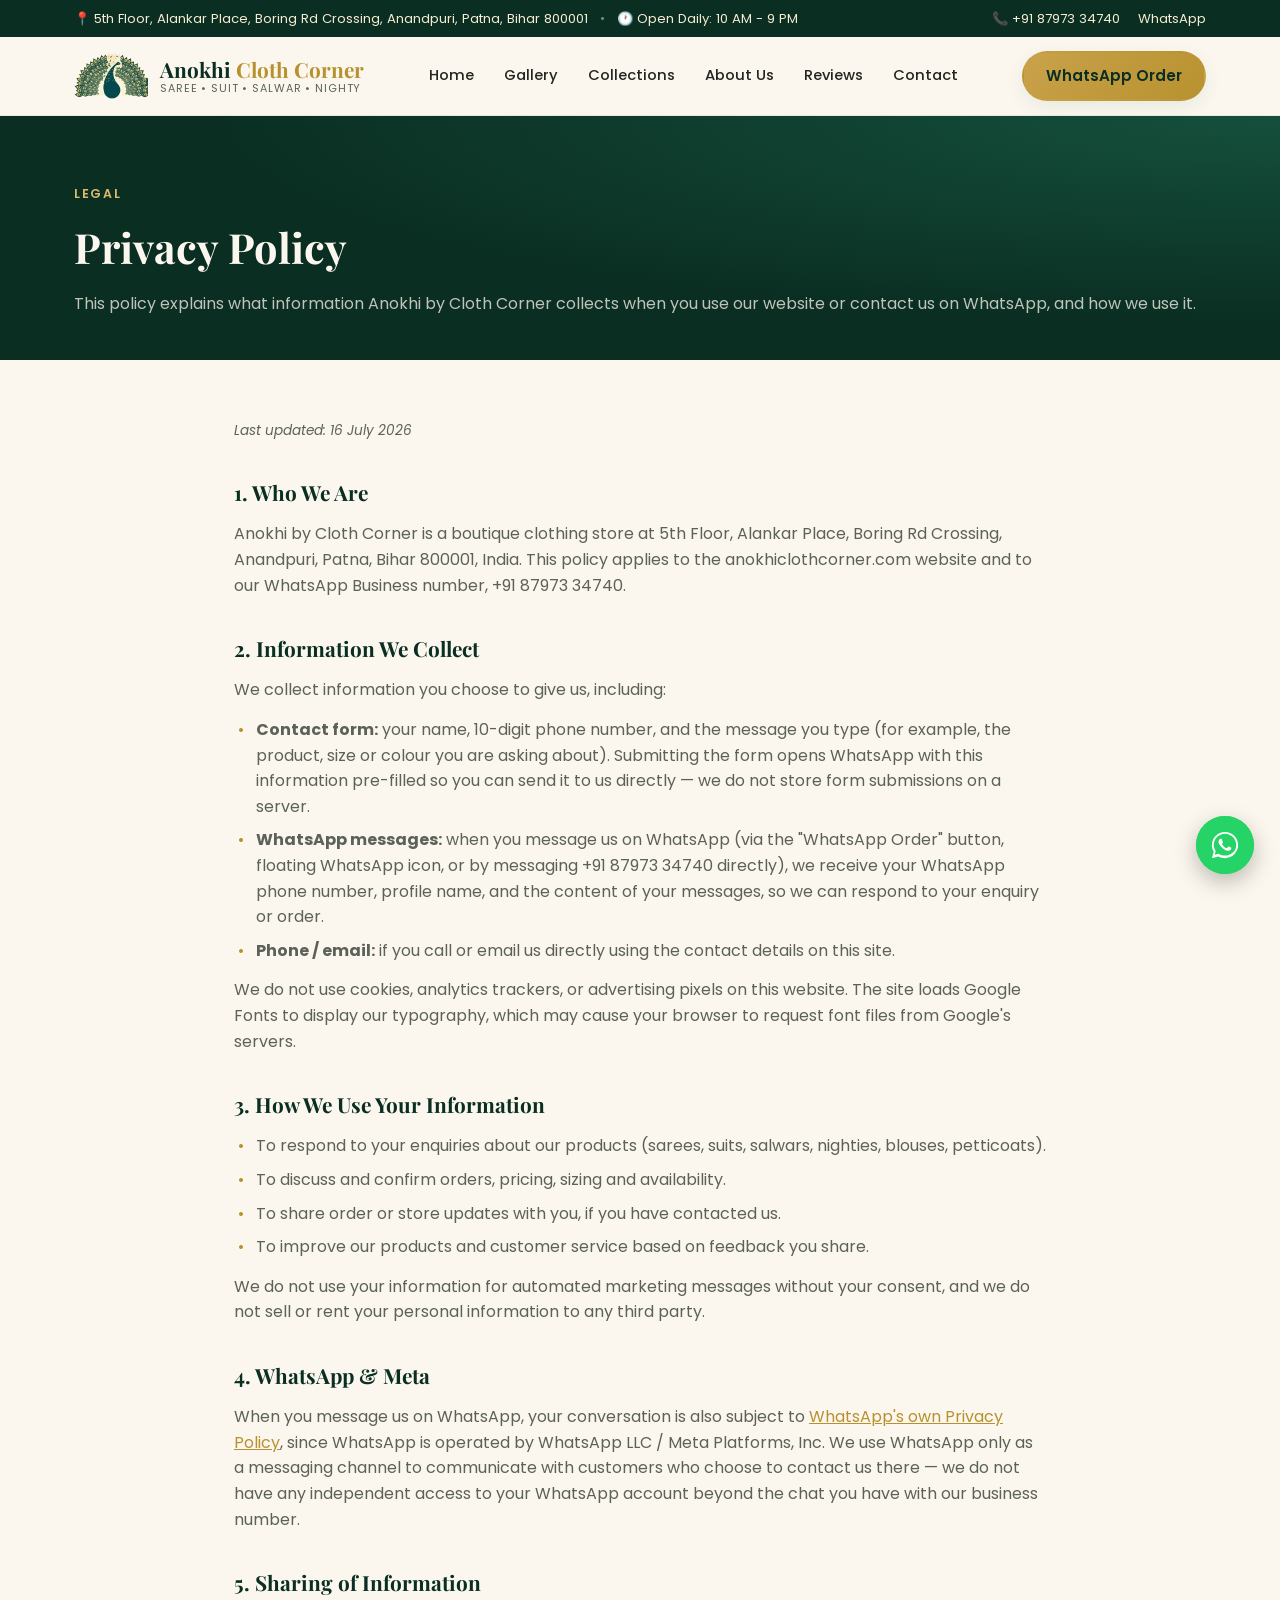
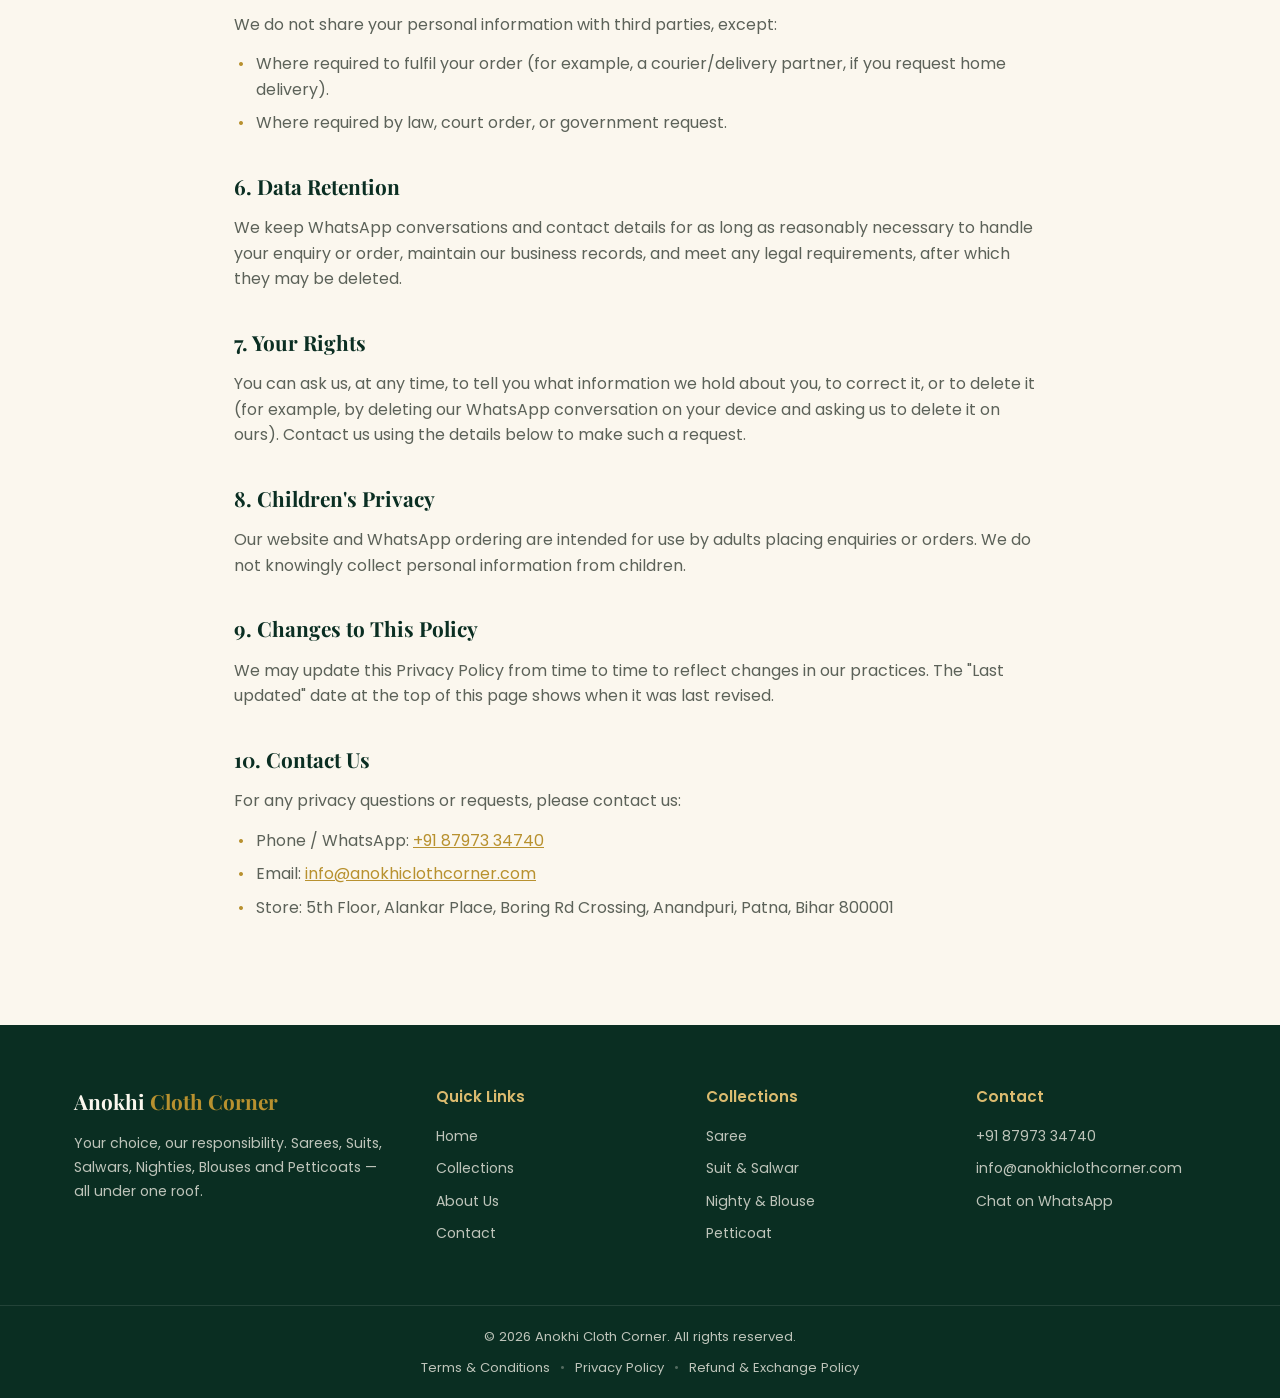
==== privacy.html @ 4f5b2bf0 "Initial commit: Anokhi by Cloth Corner website" ====
<!DOCTYPE html>
<html lang="en">
<head>
<meta charset="UTF-8">
<meta name="viewport" content="width=device-width, initial-scale=1.0">
<title>Privacy Policy | Anokhi by Cloth Corner</title>
<meta name="description" content="How Anokhi by Cloth Corner collects and uses your information via our website and WhatsApp, Patna.">
<meta name="theme-color" content="#0f3d2e">
<meta name="robots" content="noindex">
<link rel="preconnect" href="https://fonts.googleapis.com">
<link rel="preconnect" href="https://fonts.gstatic.com" crossorigin>
<link href="https://fonts.googleapis.com/css2?family=Playfair+Display:wght@500;600;700;800&family=Poppins:wght@300;400;500;600;700&display=swap" rel="stylesheet">
<link rel="stylesheet" href="css/style.css">
<link rel="icon" type="image/png" sizes="32x32" href="img/favicon-32.png">
<link rel="icon" type="image/png" sizes="180x180" href="img/favicon-180.png">
<link rel="apple-touch-icon" href="img/favicon-180.png">
</head>
<body>

<!-- Top info bar -->
<div class="topbar">
  <div class="container topbar-inner">
    <div class="topbar-left">
      <span>📍 5th Floor, Alankar Place, Boring Rd Crossing, Anandpuri, Patna, Bihar 800001</span>
      <span class="sep">•</span>
      <span>🕐 Open Daily: 10 AM - 9 PM</span>
    </div>
    <div class="topbar-right">
      <a href="tel:+918797334740">📞 +91 87973 34740</a>
      <a href="https://wa.me/918797334740?text=Hi%2C%20I%20would%20like%20information%20about%20Anokhi%20Cloth%20Corner%20products." target="_blank" rel="noopener">WhatsApp</a>
    </div>
  </div>
</div>

<!-- Header -->
<header class="site-header" id="siteHeader">
  <div class="container header-inner">
    <a href="index.html" class="brand">
      <span class="brand-mark">
        <img src="img/logo-mark.png" width="258" height="160" alt="Anokhi by Cloth Corner peacock logo">
      </span>
      <span class="brand-text">
        <span class="brand-name">Anokhi <em>Cloth Corner</em></span>
        <span class="brand-tag">Saree • Suit • Salwar • Nighty</span>
      </span>
    </a>

    <nav class="main-nav" id="mainNav">
      <a href="index.html#home">Home</a>
      <a href="index.html#gallery">Gallery</a>
      <a href="index.html#collections">Collections</a>
      <a href="index.html#about">About Us</a>
      <a href="index.html#testimonials">Reviews</a>
      <a href="index.html#contact">Contact</a>
    </nav>

    <a href="https://wa.me/918797334740?text=Hi%2C%20I%20would%20like%20information%20about%20Anokhi%20Cloth%20Corner%20products." target="_blank" rel="noopener" class="btn btn-primary header-cta">
      <span>WhatsApp Order</span>
    </a>

    <button class="hamburger" id="hamburger" aria-label="Open menu" aria-expanded="false">
      <span></span><span></span><span></span>
    </button>
  </div>
</header>

<!-- Page title -->
<section class="legal-hero">
  <div class="container">
    <span class="eyebrow">Legal</span>
    <h1>Privacy Policy</h1>
    <p>This policy explains what information Anokhi by Cloth Corner collects when you use our website or contact us on WhatsApp, and how we use it.</p>
  </div>
</section>

<!-- Content -->
<section class="legal-content">
  <div class="container">
    <p class="updated">Last updated: 16 July 2026</p>

    <h2>1. Who We Are</h2>
    <p>Anokhi by Cloth Corner is a boutique clothing store at 5th Floor, Alankar Place, Boring Rd Crossing, Anandpuri, Patna, Bihar 800001, India. This policy applies to the anokhiclothcorner.com website and to our WhatsApp Business number, +91 87973 34740.</p>

    <h2>2. Information We Collect</h2>
    <p>We collect information you choose to give us, including:</p>
    <ul>
      <li><strong>Contact form:</strong> your name, 10-digit phone number, and the message you type (for example, the product, size or colour you are asking about). Submitting the form opens WhatsApp with this information pre-filled so you can send it to us directly — we do not store form submissions on a server.</li>
      <li><strong>WhatsApp messages:</strong> when you message us on WhatsApp (via the "WhatsApp Order" button, floating WhatsApp icon, or by messaging +91 87973 34740 directly), we receive your WhatsApp phone number, profile name, and the content of your messages, so we can respond to your enquiry or order.</li>
      <li><strong>Phone / email:</strong> if you call or email us directly using the contact details on this site.</li>
    </ul>
    <p>We do not use cookies, analytics trackers, or advertising pixels on this website. The site loads Google Fonts to display our typography, which may cause your browser to request font files from Google's servers.</p>

    <h2>3. How We Use Your Information</h2>
    <ul>
      <li>To respond to your enquiries about our products (sarees, suits, salwars, nighties, blouses, petticoats).</li>
      <li>To discuss and confirm orders, pricing, sizing and availability.</li>
      <li>To share order or store updates with you, if you have contacted us.</li>
      <li>To improve our products and customer service based on feedback you share.</li>
    </ul>
    <p>We do not use your information for automated marketing messages without your consent, and we do not sell or rent your personal information to any third party.</p>

    <h2>4. WhatsApp &amp; Meta</h2>
    <p>When you message us on WhatsApp, your conversation is also subject to <a href="https://www.whatsapp.com/legal/privacy-policy" target="_blank" rel="noopener">WhatsApp's own Privacy Policy</a>, since WhatsApp is operated by WhatsApp LLC / Meta Platforms, Inc. We use WhatsApp only as a messaging channel to communicate with customers who choose to contact us there — we do not have any independent access to your WhatsApp account beyond the chat you have with our business number.</p>

    <h2>5. Sharing of Information</h2>
    <p>We do not share your personal information with third parties, except:</p>
    <ul>
      <li>Where required to fulfil your order (for example, a courier/delivery partner, if you request home delivery).</li>
      <li>Where required by law, court order, or government request.</li>
    </ul>

    <h2>6. Data Retention</h2>
    <p>We keep WhatsApp conversations and contact details for as long as reasonably necessary to handle your enquiry or order, maintain our business records, and meet any legal requirements, after which they may be deleted.</p>

    <h2>7. Your Rights</h2>
    <p>You can ask us, at any time, to tell you what information we hold about you, to correct it, or to delete it (for example, by deleting our WhatsApp conversation on your device and asking us to delete it on ours). Contact us using the details below to make such a request.</p>

    <h2>8. Children's Privacy</h2>
    <p>Our website and WhatsApp ordering are intended for use by adults placing enquiries or orders. We do not knowingly collect personal information from children.</p>

    <h2>9. Changes to This Policy</h2>
    <p>We may update this Privacy Policy from time to time to reflect changes in our practices. The "Last updated" date at the top of this page shows when it was last revised.</p>

    <h2>10. Contact Us</h2>
    <p>For any privacy questions or requests, please contact us:</p>
    <ul>
      <li>Phone / WhatsApp: <a href="tel:+918797334740">+91 87973 34740</a></li>
      <li>Email: <a href="mailto:info@anokhiclothcorner.com">info@anokhiclothcorner.com</a></li>
      <li>Store: 5th Floor, Alankar Place, Boring Rd Crossing, Anandpuri, Patna, Bihar 800001</li>
    </ul>
  </div>
</section>

<!-- Footer -->
<footer class="site-footer">
  <div class="container footer-inner">
    <div class="footer-brand">
      <span class="brand-name light">Anokhi <em>Cloth Corner</em></span>
      <p>Your choice, our responsibility. Sarees, Suits, Salwars, Nighties, Blouses and Petticoats — all under one roof.</p>
    </div>
    <div class="footer-links">
      <h4>Quick Links</h4>
      <a href="index.html#home">Home</a>
      <a href="index.html#collections">Collections</a>
      <a href="index.html#about">About Us</a>
      <a href="index.html#contact">Contact</a>
    </div>
    <div class="footer-links">
      <h4>Collections</h4>
      <a href="index.html#collections">Saree</a>
      <a href="index.html#collections">Suit &amp; Salwar</a>
      <a href="index.html#collections">Nighty &amp; Blouse</a>
      <a href="index.html#collections">Petticoat</a>
    </div>
    <div class="footer-links">
      <h4>Contact</h4>
      <a href="tel:+918797334740">+91 87973 34740</a>
      <a href="mailto:info@anokhiclothcorner.com">info@anokhiclothcorner.com</a>
      <a href="https://wa.me/918797334740?text=Hi%2C%20I%20would%20like%20information%20about%20Anokhi%20Cloth%20Corner%20products." target="_blank" rel="noopener">Chat on WhatsApp</a>
    </div>
  </div>
  <div class="footer-bottom">
    <div class="container footer-bottom-inner">
      <p>© <span id="year"></span> Anokhi Cloth Corner. All rights reserved.</p>
      <nav class="legal-links" aria-label="Legal">
        <a href="terms.html">Terms &amp; Conditions</a>
        <span class="sep">•</span>
        <a href="privacy.html">Privacy Policy</a>
        <span class="sep">•</span>
        <a href="refund.html">Refund &amp; Exchange Policy</a>
      </nav>
    </div>
  </div>
</footer>

<a href="https://wa.me/918797334740?text=Hi%2C%20I%20would%20like%20information%20about%20Anokhi%20Cloth%20Corner%20products." target="_blank" rel="noopener" class="whatsapp-float" aria-label="Chat on WhatsApp">
  <svg viewBox="0 0 32 32" width="30" height="30"><path fill="#fff" d="M16 2C8.3 2 2 8.3 2 16c0 2.6.7 5.1 2 7.3L2 30l6.9-1.8c2.1 1.2 4.5 1.8 7.1 1.8 7.7 0 14-6.3 14-14S23.7 2 16 2zm0 25.3c-2.3 0-4.5-.6-6.4-1.8l-.5-.3-4.1 1.1 1.1-4-.3-.5C4.6 20 4 18 4 16 4 9.4 9.4 4 16 4s12 5.4 12 12-5.4 11.3-12 11.3zm6.4-8.5c-.3-.2-2-1-2.3-1.1-.3-.1-.5-.2-.8.2-.2.3-.9 1.1-1.1 1.3-.2.2-.4.2-.8.1-.3-.2-1.4-.5-2.7-1.7-1-.9-1.7-2-1.9-2.3-.2-.3 0-.5.1-.7.2-.2.4-.4.6-.6.2-.2.2-.4.3-.6.1-.2.1-.5 0-.7-.1-.2-.8-2-1.1-2.7-.3-.7-.6-.6-.8-.6h-.7c-.2 0-.6.1-.9.4-.3.3-1.2 1.1-1.2 2.8s1.2 3.3 1.4 3.5c.2.2 2.4 3.6 5.7 5.1.8.3 1.4.6 1.9.7.8.3 1.5.2 2.1.1.6-.1 2-.8 2.3-1.6.3-.8.3-1.4.2-1.6-.1-.1-.3-.2-.6-.4z"/></svg>
</a>

<button class="back-to-top" id="backToTop" aria-label="Back to top">↑</button>

<script src="js/script.js"></script>
</body>
</html>
---- css/style.css ----
/* ===== Anokhi Cloth Corner — Royal Deep Green & Gold Theme ===== */

:root {
  --green-950: #0a2e22;
  --green-900: #0f3d2e;
  --green-800: #15503c;
  --green-700: #1b6349;
  --green-600: #227a5b;
  --green-100: #e7f2ec;
  --gold-600: #b8912f;
  --gold-500: #c9a24b;
  --gold-400: #dcbb6f;
  --gold-100: #f6ecd2;
  --cream: #fbf7ee;
  --ink: #232620;
  --ink-soft: #5c6259;
  --white: #ffffff;
  --shadow: 0 10px 30px rgba(15, 61, 46, 0.12);
  --shadow-soft: 0 6px 18px rgba(15, 61, 46, 0.08);
  --radius: 16px;
  --font-display: 'Playfair Display', serif;
  --font-body: 'Poppins', 'Noto Sans Devanagari', sans-serif;
}

* { box-sizing: border-box; margin: 0; padding: 0; }

html { scroll-behavior: smooth; }

body {
  font-family: var(--font-body);
  color: var(--ink);
  background: var(--cream);
  line-height: 1.6;
  overflow-x: hidden;
}

img { max-width: 100%; display: block; }

a { text-decoration: none; color: inherit; }

ul { list-style: none; }

.container {
  width: 100%;
  max-width: 1180px;
  margin: 0 auto;
  padding: 0 24px;
}

h1, h2, h3, h4 { font-family: var(--font-display); font-weight: 700; color: var(--green-950); }

.eyebrow {
  display: inline-block;
  font-family: var(--font-body);
  font-size: 0.78rem;
  font-weight: 600;
  letter-spacing: 0.14em;
  text-transform: uppercase;
  color: var(--gold-600);
  margin-bottom: 10px;
}

.btn {
  position: relative;
  display: inline-flex;
  align-items: center;
  justify-content: center;
  gap: 8px;
  padding: 14px 30px;
  border-radius: 50px;
  font-weight: 600;
  font-size: 0.95rem;
  cursor: pointer;
  border: 2px solid transparent;
  overflow: hidden;
  transition: transform 0.25s ease, box-shadow 0.25s ease, background 0.25s ease, color 0.25s ease;
}

.btn-primary {
  background: linear-gradient(135deg, var(--gold-500), var(--gold-600));
  color: var(--green-950);
  box-shadow: var(--shadow-soft);
}
.btn-primary:hover { transform: translateY(-2px); box-shadow: var(--shadow); }
.btn-primary::after {
  content: "";
  position: absolute;
  top: 0; left: -60%;
  width: 40%; height: 100%;
  background: linear-gradient(120deg, transparent, rgba(255,255,255,0.55), transparent);
  transform: skewX(-20deg);
  transition: left 0.6s ease;
}
.btn-primary:hover::after { left: 130%; }

.btn-outline {
  border-color: var(--green-900);
  color: var(--green-900);
  background: transparent;
}
.btn-outline:hover { background: var(--green-900); color: var(--white); transform: translateY(-2px); }

/* ---------- Reveal animation ---------- */
.reveal {
  opacity: 0;
  transform: translateY(24px);
  transition: opacity 0.7s ease, transform 0.7s ease;
}
.reveal.in-view { opacity: 1; transform: translateY(0); }

/* ---------- Top bar ---------- */
.topbar {
  background: var(--green-950);
  color: var(--gold-100);
  font-size: 0.82rem;
}
.topbar-inner {
  display: flex;
  justify-content: space-between;
  align-items: center;
  padding: 8px 24px;
  flex-wrap: wrap;
  gap: 6px;
}
.topbar-left .sep { margin: 0 8px; opacity: 0.5; }
.topbar-right { display: flex; gap: 18px; }
.topbar-right a { transition: color 0.2s; }
.topbar-right a:hover { color: var(--gold-400); }

/* ---------- Header ---------- */
.site-header {
  position: sticky;
  top: 0;
  z-index: 100;
  background: rgba(251, 247, 238, 0.92);
  backdrop-filter: blur(10px);
  border-bottom: 1px solid rgba(15, 61, 46, 0.08);
  transition: box-shadow 0.3s ease;
}
.site-header.scrolled { box-shadow: 0 6px 20px rgba(15, 61, 46, 0.1); }

.header-inner {
  display: flex;
  align-items: center;
  justify-content: space-between;
  padding: 14px 24px;
  gap: 20px;
}

.brand { display: flex; align-items: center; gap: 12px; }
.brand-mark { color: var(--gold-600); flex-shrink: 0; display: flex; align-items: center; }
.brand-mark img { height: 46px; width: auto; display: block; }
.brand-text { display: flex; flex-direction: column; line-height: 1.2; }
.brand-name {
  font-family: var(--font-display);
  font-size: 1.3rem;
  font-weight: 700;
  color: var(--green-950);
}
.brand-name em { font-style: normal; color: var(--gold-600); }
.brand-name.light { color: var(--cream); }
.brand-tag { font-size: 0.68rem; letter-spacing: 0.08em; text-transform: uppercase; color: var(--ink-soft); }

.main-nav { display: flex; gap: 30px; }
.main-nav a {
  font-size: 0.92rem;
  font-weight: 500;
  color: var(--ink);
  position: relative;
  padding: 4px 0;
  transition: color 0.2s;
}
.main-nav a::after {
  content: "";
  position: absolute;
  left: 0; bottom: -2px;
  width: 0; height: 2px;
  background: var(--gold-500);
  transition: width 0.25s ease;
}
.main-nav a:hover { color: var(--green-800); }
.main-nav a:hover::after { width: 100%; }

.header-cta { flex-shrink: 0; padding: 11px 22px; }

.hamburger {
  display: none;
  flex-direction: column;
  gap: 5px;
  background: none;
  border: none;
  cursor: pointer;
  padding: 6px;
}
.hamburger span {
  width: 24px; height: 2px;
  background: var(--green-950);
  border-radius: 2px;
  transition: transform 0.3s ease, opacity 0.3s ease;
}
.hamburger.open span:nth-child(1) { transform: translateY(7px) rotate(45deg); }
.hamburger.open span:nth-child(2) { opacity: 0; }
.hamburger.open span:nth-child(3) { transform: translateY(-7px) rotate(-45deg); }

/* ---------- Hero ---------- */
.hero {
  position: relative;
  background: radial-gradient(ellipse at top right, var(--green-800) 0%, var(--green-950) 60%);
  padding: 70px 0 140px;
  overflow: hidden;
}
.hero-pattern {
  position: absolute; inset: 0;
  background-image:
    radial-gradient(circle at 15% 20%, rgba(201,162,75,0.12) 0, transparent 45%),
    radial-gradient(circle at 85% 80%, rgba(201,162,75,0.1) 0, transparent 40%);
  pointer-events: none;
}
.hero-inner {
  position: relative;
  display: grid;
  grid-template-columns: 1.1fr 0.9fr;
  gap: 50px;
  align-items: center;
  padding-top: 20px;
}
.hero-content .eyebrow { color: var(--gold-400); }
.hero h1 {
  color: var(--cream);
  font-size: clamp(2.1rem, 4vw, 3.2rem);
  line-height: 1.2;
  margin-bottom: 20px;
}
.hero h1 .highlight { color: var(--gold-400); font-style: italic; }
.hero-desc {
  color: rgba(251, 247, 238, 0.82);
  font-size: 1.05rem;
  max-width: 520px;
  margin-bottom: 32px;
}
.hero-actions { display: flex; gap: 16px; flex-wrap: wrap; margin-bottom: 46px; }
.hero .btn-outline { border-color: var(--gold-400); color: var(--gold-100); }
.hero .btn-outline:hover { background: var(--gold-400); color: var(--green-950); }

.hero-stats { display: flex; gap: 40px; }
.stat { display: flex; flex-direction: column; }
.stat strong { font-family: var(--font-display); font-size: 1.8rem; color: var(--gold-400); }
.stat span { font-size: 0.78rem; color: rgba(251, 247, 238, 0.7); text-transform: uppercase; letter-spacing: 0.06em; }

.hero-visual { position: relative; height: 420px; }
.drape-card {
  position: absolute;
  border-radius: 20px;
  box-shadow: 0 20px 50px rgba(0,0,0,0.35);
  overflow: hidden;
  background: linear-gradient(160deg, var(--gold-500), var(--green-700) 70%);
  animation: floatY 6s ease-in-out infinite;
}
.drape-card img { width: 100%; height: 100%; object-fit: cover; }
.hero-slideshow img {
  position: absolute;
  inset: 0;
  opacity: 0;
  transform: scale(1);
  transition: opacity 1s ease, transform 5s ease-out;
}
.hero-slideshow img.active { opacity: 1; transform: scale(1.09); }
.hero-dots {
  position: absolute;
  bottom: 10px; left: 50%;
  transform: translateX(-50%);
  display: flex; gap: 6px;
  z-index: 5;
}
.hero-dots button {
  width: 7px; height: 7px;
  border-radius: 50%;
  border: none;
  padding: 0;
  background: rgba(255,255,255,0.5);
  transition: background 0.2s ease, transform 0.2s ease;
}
.hero-dots button.active { background: var(--gold-400); transform: scale(1.3); }
.drape-1 {
  width: 62%; height: 78%;
  top: 0; right: 6%;
  animation-delay: 0s;
}
.drape-2 {
  width: 46%; height: 56%;
  bottom: 0; left: 0;
  opacity: 0.96;
  animation-delay: -2s;
  animation-duration: 7s;
}
.drape-3 {
  width: 34%; height: 34%;
  top: 8%; left: 4%;
  border-radius: 50%;
  opacity: 0.92;
  animation-delay: -4s;
  animation-duration: 5.5s;
}

@keyframes floatY {
  0%, 100% { transform: translateY(0); }
  50% { transform: translateY(-16px); }
}
.hero-badge {
  position: absolute;
  bottom: 8%; right: 4%;
  background: var(--cream);
  color: var(--green-950);
  padding: 12px 18px;
  border-radius: 50px;
  display: flex; align-items: center; gap: 8px;
  font-size: 0.82rem; font-weight: 600;
  box-shadow: var(--shadow);
}
.hero-badge svg { color: var(--gold-600); }

.hero-wave { position: absolute; bottom: -1px; left: 0; width: 100%; height: 90px; }

/* ---------- Section head ---------- */
.section-head { text-align: center; max-width: 640px; margin: 0 auto 56px; }
.section-head h2 { font-size: clamp(1.6rem, 3vw, 2.3rem); margin-bottom: 12px; }
.section-head p { color: var(--ink-soft); }
.section-head.light h2 { color: var(--cream); }
.section-head.light p { color: rgba(251,247,238,0.75); }
.section-head.light .eyebrow { color: var(--gold-400); }

/* ---------- Gallery Slider ---------- */
.gallery { padding: 90px 0 100px; background: var(--cream); overflow: hidden; }
.gallery .section-head { margin-bottom: 44px; }

.slider {
  position: relative;
  max-width: 1100px;
  margin: 0 auto;
  border-radius: var(--radius);
  overflow: hidden;
  box-shadow: var(--shadow);
}
.slider-track {
  display: flex;
  transition: transform 0.6s cubic-bezier(0.4, 0, 0.2, 1);
}
.slide {
  position: relative;
  min-width: 100%;
  aspect-ratio: 16 / 8.5;
}
.slide img { width: 100%; height: 100%; object-fit: cover; display: block; }
.slide-caption {
  position: absolute;
  left: 0; right: 0; bottom: 0;
  padding: 44px 48px;
  background: linear-gradient(0deg, rgba(10,46,34,0.92) 0%, rgba(10,46,34,0.55) 55%, transparent 100%);
  color: var(--cream);
}
.slide-caption h3 { color: var(--gold-400); font-size: 1.9rem; margin-bottom: 8px; }
.slide-caption p { color: rgba(251,247,238,0.88); max-width: 460px; margin-bottom: 18px; font-size: 0.95rem; }
.slide-caption .btn-primary { padding: 10px 22px; font-size: 0.85rem; }

.slider-btn {
  position: absolute;
  top: 50%;
  transform: translateY(-50%);
  width: 46px; height: 46px;
  border-radius: 50%;
  background: rgba(251,247,238,0.92);
  color: var(--green-950);
  border: none;
  font-size: 1.6rem;
  line-height: 1;
  cursor: pointer;
  display: flex; align-items: center; justify-content: center;
  z-index: 5;
  box-shadow: var(--shadow-soft);
  transition: background 0.2s ease, transform 0.2s ease;
}
.slider-btn:hover { background: var(--gold-500); transform: translateY(-50%) scale(1.08); }
.slider-prev { left: 16px; }
.slider-next { right: 16px; }

.slider-dots {
  position: absolute;
  bottom: 18px; left: 50%;
  transform: translateX(-50%);
  display: flex; gap: 9px;
  z-index: 5;
}
.slider-dots .dot {
  width: 9px; height: 9px;
  border-radius: 50%;
  background: rgba(251,247,238,0.55);
  border: none;
  padding: 0;
  cursor: pointer;
  transition: background 0.2s ease, transform 0.2s ease;
}
.slider-dots .dot.active { background: var(--gold-400); transform: scale(1.35); }

@media (max-width: 700px) {
  .slide { aspect-ratio: 4 / 5; }
  .slide-caption { padding: 28px 24px; }
  .slide-caption h3 { font-size: 1.5rem; }
  .slider-btn { width: 38px; height: 38px; font-size: 1.3rem; }
}

/* ---------- Collections ---------- */
.collections { padding: 100px 0 90px; }
.cat-grid {
  display: grid;
  grid-template-columns: repeat(3, 1fr);
  gap: 28px;
}
.cat-card {
  background: var(--white);
  border-radius: var(--radius);
  padding: 0 0 28px;
  overflow: hidden;
  box-shadow: var(--shadow-soft);
  transition: transform 0.3s ease, box-shadow 0.3s ease;
  border: 1px solid rgba(15,61,46,0.06);
}
.cat-card:hover { transform: translateY(-8px); box-shadow: var(--shadow); }
.cat-card h3, .cat-card p, .cat-card .cat-link { padding-left: 28px; padding-right: 28px; }

.cat-thumb {
  position: relative;
  aspect-ratio: 4 / 3;
  overflow: hidden;
  margin-bottom: 24px;
}
.cat-thumb img {
  width: 100%; height: 100%;
  object-fit: cover;
  transition: transform 0.5s ease;
}
.cat-card:hover .cat-thumb img { transform: scale(1.08); }

.cat-icon {
  position: absolute;
  left: 20px; bottom: -24px;
  width: 60px; height: 60px;
  border-radius: 50%;
  background: var(--gold-500);
  color: var(--green-950);
  display: flex; align-items: center; justify-content: center;
  box-shadow: var(--shadow);
  border: 3px solid var(--white);
}
.cat-card h3 { font-size: 1.3rem; margin-bottom: 10px; margin-top: 14px; }
.cat-card p { color: var(--ink-soft); font-size: 0.92rem; margin-bottom: 18px; }
.cat-link { color: var(--gold-600); font-weight: 600; font-size: 0.9rem; transition: color 0.2s; }
.cat-link:hover { color: var(--green-800); }

/* staggered reveal for grids */
.cat-grid .cat-card:nth-child(1) { transition-delay: 0.03s; }
.cat-grid .cat-card:nth-child(2) { transition-delay: 0.11s; }
.cat-grid .cat-card:nth-child(3) { transition-delay: 0.19s; }
.cat-grid .cat-card:nth-child(4) { transition-delay: 0.03s; }
.cat-grid .cat-card:nth-child(5) { transition-delay: 0.11s; }
.cat-grid .cat-card:nth-child(6) { transition-delay: 0.19s; }

/* ---------- About ---------- */
.about { padding: 90px 0; background: var(--green-100); }
.about-inner {
  display: grid;
  grid-template-columns: 0.9fr 1.1fr;
  gap: 60px;
  align-items: center;
}
.about-visual { position: relative; }
.about-frame {
  border-radius: var(--radius);
  overflow: hidden;
  aspect-ratio: 4 / 5;
  background: linear-gradient(150deg, var(--green-800), var(--green-950));
  box-shadow: var(--shadow);
  position: relative;
}
.about-frame img { width: 100%; height: 100%; object-fit: cover; }
.frame-pattern {
  position: absolute; inset: 0;
  background-image:
    repeating-linear-gradient(45deg, rgba(201,162,75,0.15) 0 2px, transparent 2px 26px),
    radial-gradient(circle at 70% 30%, rgba(201,162,75,0.35), transparent 55%);
}
.about-exp {
  position: absolute;
  bottom: -20px; right: -20px;
  background: var(--gold-500);
  color: var(--green-950);
  padding: 22px 26px;
  border-radius: 14px;
  text-align: center;
  box-shadow: var(--shadow);
}
.about-exp strong { display: block; font-family: var(--font-display); font-size: 1.9rem; }
.about-exp span { font-size: 0.72rem; text-transform: uppercase; letter-spacing: 0.05em; }

.about-content h2 { font-size: clamp(1.6rem, 3vw, 2.2rem); margin: 8px 0 18px; }
.about-content p { color: var(--ink-soft); margin-bottom: 22px; }
.about-points { margin-bottom: 28px; }
.about-points li { display: flex; align-items: center; gap: 10px; margin-bottom: 10px; font-weight: 500; }
.tick { color: var(--gold-600); font-weight: 700; }

/* ---------- Why us ---------- */
.why-us { padding: 90px 0; background: var(--green-950); }
.feature-grid {
  display: grid;
  grid-template-columns: repeat(3, 1fr);
  gap: 26px;
}
.feature-card {
  background: rgba(251,247,238,0.05);
  border: 1px solid rgba(201,162,75,0.2);
  border-radius: var(--radius);
  padding: 30px 26px;
  transition: transform 0.3s ease, background 0.3s ease;
}
.feature-card:hover { transform: translateY(-6px); background: rgba(251,247,238,0.08); }
.feature-grid .feature-card:nth-child(1) { transition-delay: 0.03s; }
.feature-grid .feature-card:nth-child(2) { transition-delay: 0.11s; }
.feature-grid .feature-card:nth-child(3) { transition-delay: 0.19s; }
.feature-grid .feature-card:nth-child(4) { transition-delay: 0.03s; }
.feature-grid .feature-card:nth-child(5) { transition-delay: 0.11s; }
.feature-grid .feature-card:nth-child(6) { transition-delay: 0.19s; }
.feature-icon {
  width: 54px; height: 54px;
  border-radius: 50%;
  background: var(--gold-500);
  color: var(--green-950);
  display: flex; align-items: center; justify-content: center;
  margin-bottom: 18px;
}
.feature-card h3 { color: var(--cream); font-size: 1.15rem; margin-bottom: 8px; }
.feature-card p { color: rgba(251,247,238,0.68); font-size: 0.9rem; }

/* ---------- Google reviews badge ---------- */
.google-badge {
  display: flex;
  align-items: center;
  justify-content: space-between;
  gap: 24px;
  max-width: 780px;
  margin: 0 auto 50px;
  padding: 26px 32px;
  background: var(--white);
  border-radius: var(--radius);
  box-shadow: var(--shadow-soft);
  border: 1px solid rgba(15,61,46,0.06);
}
.google-badge-info { display: flex; flex-direction: column; gap: 8px; }
.google-badge-brand { display: flex; align-items: center; gap: 10px; font-weight: 700; font-size: 1.05rem; color: var(--green-950); }
.google-badge-icon { flex-shrink: 0; }
.google-badge-rating { display: flex; align-items: baseline; gap: 10px; }
.google-badge-rating strong { font-family: var(--font-display); font-size: 1.7rem; color: var(--green-950); line-height: 1; }
.google-badge-rating .stars { color: var(--gold-500); letter-spacing: 2px; font-size: 1rem; }
.google-badge-rating .count { color: var(--ink-soft); font-size: 0.85rem; }
.google-badge-btn { flex-shrink: 0; padding: 12px 26px; font-size: 0.88rem; white-space: nowrap; }

@media (max-width: 640px) {
  .google-badge { flex-direction: column; text-align: center; }
  .google-badge-brand { justify-content: center; }
  .google-badge-rating { justify-content: center; flex-wrap: wrap; }
}

/* ---------- Testimonials ---------- */
.testimonials { padding: 90px 0; }
.testi-grid {
  display: grid;
  grid-template-columns: repeat(3, 1fr);
  gap: 26px;
}
.testi-card {
  background: var(--white);
  border-radius: var(--radius);
  padding: 30px 26px;
  box-shadow: var(--shadow-soft);
  border-top: 3px solid var(--gold-500);
}
.testi-grid .testi-card:nth-child(1) { transition-delay: 0.05s; }
.testi-grid .testi-card:nth-child(2) { transition-delay: 0.15s; }
.testi-grid .testi-card:nth-child(3) { transition-delay: 0.25s; }
.stars { color: var(--gold-500); letter-spacing: 2px; margin-bottom: 14px; }
.testi-card p { color: var(--ink-soft); font-style: italic; margin-bottom: 16px; }
.testi-card strong { color: var(--green-900); font-size: 0.9rem; }

/* ---------- Contact ---------- */
.contact { padding: 90px 0; background: var(--green-100); }
.contact-inner {
  display: grid;
  grid-template-columns: 1fr 1fr;
  gap: 56px;
}
.contact-info h2 { font-size: clamp(1.6rem, 3vw, 2.2rem); margin: 8px 0 16px; }
.contact-info > p { color: var(--ink-soft); margin-bottom: 30px; }
.info-row { display: flex; gap: 16px; margin-bottom: 22px; }
.info-icon {
  width: 44px; height: 44px;
  border-radius: 50%;
  background: var(--white);
  display: flex; align-items: center; justify-content: center;
  font-size: 1.1rem;
  box-shadow: var(--shadow-soft);
  flex-shrink: 0;
}
.info-row strong { display: block; margin-bottom: 3px; color: var(--green-950); }
.info-row p { color: var(--ink-soft); font-size: 0.92rem; }
.info-row a:hover { color: var(--gold-600); }

.social-row { display: flex; gap: 14px; margin-top: 26px; }
.social-icon {
  width: 44px; height: 44px;
  border-radius: 50%;
  background: var(--green-900);
  color: var(--cream);
  display: flex; align-items: center; justify-content: center;
  box-shadow: var(--shadow-soft);
  transition: background 0.25s ease, color 0.25s ease, transform 0.25s ease, box-shadow 0.25s ease;
}
.social-icon:hover { transform: translateY(-4px) scale(1.05); box-shadow: var(--shadow); }
.social-instagram:hover { background: linear-gradient(135deg, #f58529, #dd2a7b, #8134af, #515bd4); color: #fff; }
.social-facebook:hover { background: #1877f2; color: #fff; }
.social-whatsapp:hover { background: #25D366; color: #fff; }

.contact-form {
  background: var(--white);
  border-radius: var(--radius);
  padding: 36px;
  box-shadow: var(--shadow);
}
.contact-form h3 { font-size: 1.3rem; margin-bottom: 20px; }
.form-row { margin-bottom: 18px; }
.form-row label { display: block; font-size: 0.85rem; font-weight: 500; margin-bottom: 6px; color: var(--green-950); }
.form-row input, .form-row textarea {
  width: 100%;
  padding: 12px 14px;
  border: 1.5px solid rgba(15,61,46,0.15);
  border-radius: 10px;
  font-family: var(--font-body);
  font-size: 0.92rem;
  background: var(--cream);
  transition: border-color 0.2s;
  resize: vertical;
}
.form-row input:focus, .form-row textarea:focus {
  outline: none;
  border-color: var(--gold-500);
}
.form-submit { width: 100%; margin-top: 6px; }
.form-note { margin-top: 14px; font-size: 0.88rem; color: var(--green-700); font-weight: 500; min-height: 1.2em; }

/* ---------- Legal pages ---------- */
.legal-hero {
  background: radial-gradient(ellipse at top right, var(--green-800) 0%, var(--green-950) 60%);
  padding: 64px 0 44px;
}
.legal-hero .eyebrow { color: var(--gold-400); }
.legal-hero h1 { color: var(--cream); font-size: clamp(1.8rem, 3.4vw, 2.6rem); }
.legal-hero p { color: rgba(251,247,238,0.75); margin-top: 10px; }
.legal-content { padding: 60px 0 90px; }
.legal-content .container { max-width: 860px; }
.legal-content h2 { font-size: 1.3rem; margin: 34px 0 12px; }
.legal-content h2:first-child { margin-top: 0; }
.legal-content p { color: var(--ink-soft); margin-bottom: 14px; }
.legal-content ul { margin: 0 0 14px; }
.legal-content li { color: var(--ink-soft); margin-bottom: 8px; padding-left: 22px; position: relative; }
.legal-content li::before { content: "•"; color: var(--gold-600); position: absolute; left: 4px; }
.legal-content a { color: var(--gold-600); text-decoration: underline; }
.legal-content a:hover { color: var(--green-800); }
.legal-content .updated { font-size: 0.85rem; color: var(--ink-soft); margin-bottom: 30px; font-style: italic; }

/* ---------- Footer ---------- */
.site-footer { background: var(--green-950); color: rgba(251,247,238,0.75); padding-top: 60px; }
.footer-inner {
  display: grid;
  grid-template-columns: 1.4fr 1fr 1fr 1fr;
  gap: 40px;
  padding-bottom: 50px;
}
.footer-brand p { margin-top: 14px; font-size: 0.88rem; line-height: 1.7; }
.footer-links h4 { color: var(--gold-400); font-size: 0.95rem; margin-bottom: 16px; font-family: var(--font-body); font-weight: 600; }
.footer-links a { display: block; font-size: 0.88rem; margin-bottom: 10px; transition: color 0.2s; }
.footer-links a:hover { color: var(--gold-400); }
.footer-bottom {
  border-top: 1px solid rgba(251,247,238,0.1);
  padding: 20px 0;
  text-align: center;
  font-size: 0.82rem;
}
.footer-bottom-inner { display: flex; flex-direction: column; align-items: center; gap: 10px; }
.legal-links { display: flex; align-items: center; gap: 10px; font-size: 0.82rem; flex-wrap: wrap; justify-content: center; }
.legal-links a { transition: color 0.2s; }
.legal-links a:hover { color: var(--gold-400); }
.legal-links .sep { opacity: 0.4; }
.photo-credits {
  margin-top: 8px;
  font-size: 0.72rem;
  color: rgba(251,247,238,0.5);
}
.photo-credits a { text-decoration: underline; }
.photo-credits a:hover { color: var(--gold-400); }

/* ---------- Floating buttons ---------- */
.whatsapp-float {
  position: fixed;
  bottom: 26px; right: 26px;
  width: 58px; height: 58px;
  background: #25D366;
  border-radius: 50%;
  display: flex; align-items: center; justify-content: center;
  box-shadow: 0 8px 22px rgba(0,0,0,0.25);
  z-index: 90;
  transition: transform 0.25s ease;
}
.whatsapp-float:hover { transform: scale(1.08); }
.whatsapp-float::before {
  content: "";
  position: absolute;
  inset: 0;
  border-radius: 50%;
  background: #25D366;
  animation: pulseRing 2.2s ease-out infinite;
  z-index: -1;
}
@keyframes pulseRing {
  0% { transform: scale(1); opacity: 0.55; }
  100% { transform: scale(1.9); opacity: 0; }
}

.back-to-top {
  position: fixed;
  bottom: 26px; left: 26px;
  width: 46px; height: 46px;
  border-radius: 50%;
  background: var(--green-950);
  color: var(--gold-400);
  border: none;
  font-size: 1.1rem;
  cursor: pointer;
  box-shadow: 0 8px 22px rgba(0,0,0,0.2);
  z-index: 90;
  opacity: 0;
  pointer-events: none;
  transform: translateY(10px);
  transition: opacity 0.25s ease, transform 0.25s ease;
}
.back-to-top.show { opacity: 1; pointer-events: auto; transform: translateY(0); }

/* ================= Responsive ================= */
@media (max-width: 980px) {
  .hero-inner { grid-template-columns: 1fr; }
  .hero-visual { height: 320px; order: -1; }
  .about-inner { grid-template-columns: 1fr; }
  .about-visual { max-width: 380px; margin: 0 auto; }
  .contact-inner { grid-template-columns: 1fr; }
  .footer-inner { grid-template-columns: 1fr 1fr; }
}

@media (max-width: 860px) {
  .main-nav { position: fixed; top: 0; right: -100%; height: 100vh; width: 78%; max-width: 320px;
    background: var(--cream); flex-direction: column; padding: 100px 32px 32px; gap: 22px;
    box-shadow: -10px 0 30px rgba(0,0,0,0.15); transition: right 0.35s ease; z-index: 99; }
  .main-nav.open { right: 0; }
  .header-cta { display: none; }
  .hamburger { display: flex; }
  .cat-grid { grid-template-columns: repeat(2, 1fr); }
  .feature-grid { grid-template-columns: repeat(2, 1fr); }
  .testi-grid { grid-template-columns: 1fr; }
  .topbar-inner { justify-content: center; text-align: center; }
}

@media (max-width: 560px) {
  .cat-grid { grid-template-columns: 1fr; }
  .feature-grid { grid-template-columns: 1fr; }
  .footer-inner { grid-template-columns: 1fr; }
  .hero-stats { gap: 24px; flex-wrap: wrap; }
  .topbar-left { display: flex; flex-direction: column; gap: 2px; }
  .topbar-left .sep { display: none; }
}

@media (prefers-reduced-motion: reduce) {
  html { scroll-behavior: auto; }
  .drape-card, .whatsapp-float::before, .btn-primary::after {
    animation: none !important;
    transition: none !important;
  }
  .slider-track, .hero-slideshow img { transition: none !important; }
  .hero-slideshow img { transform: none !important; }
  .reveal { opacity: 1; transform: none; transition: none; }
}
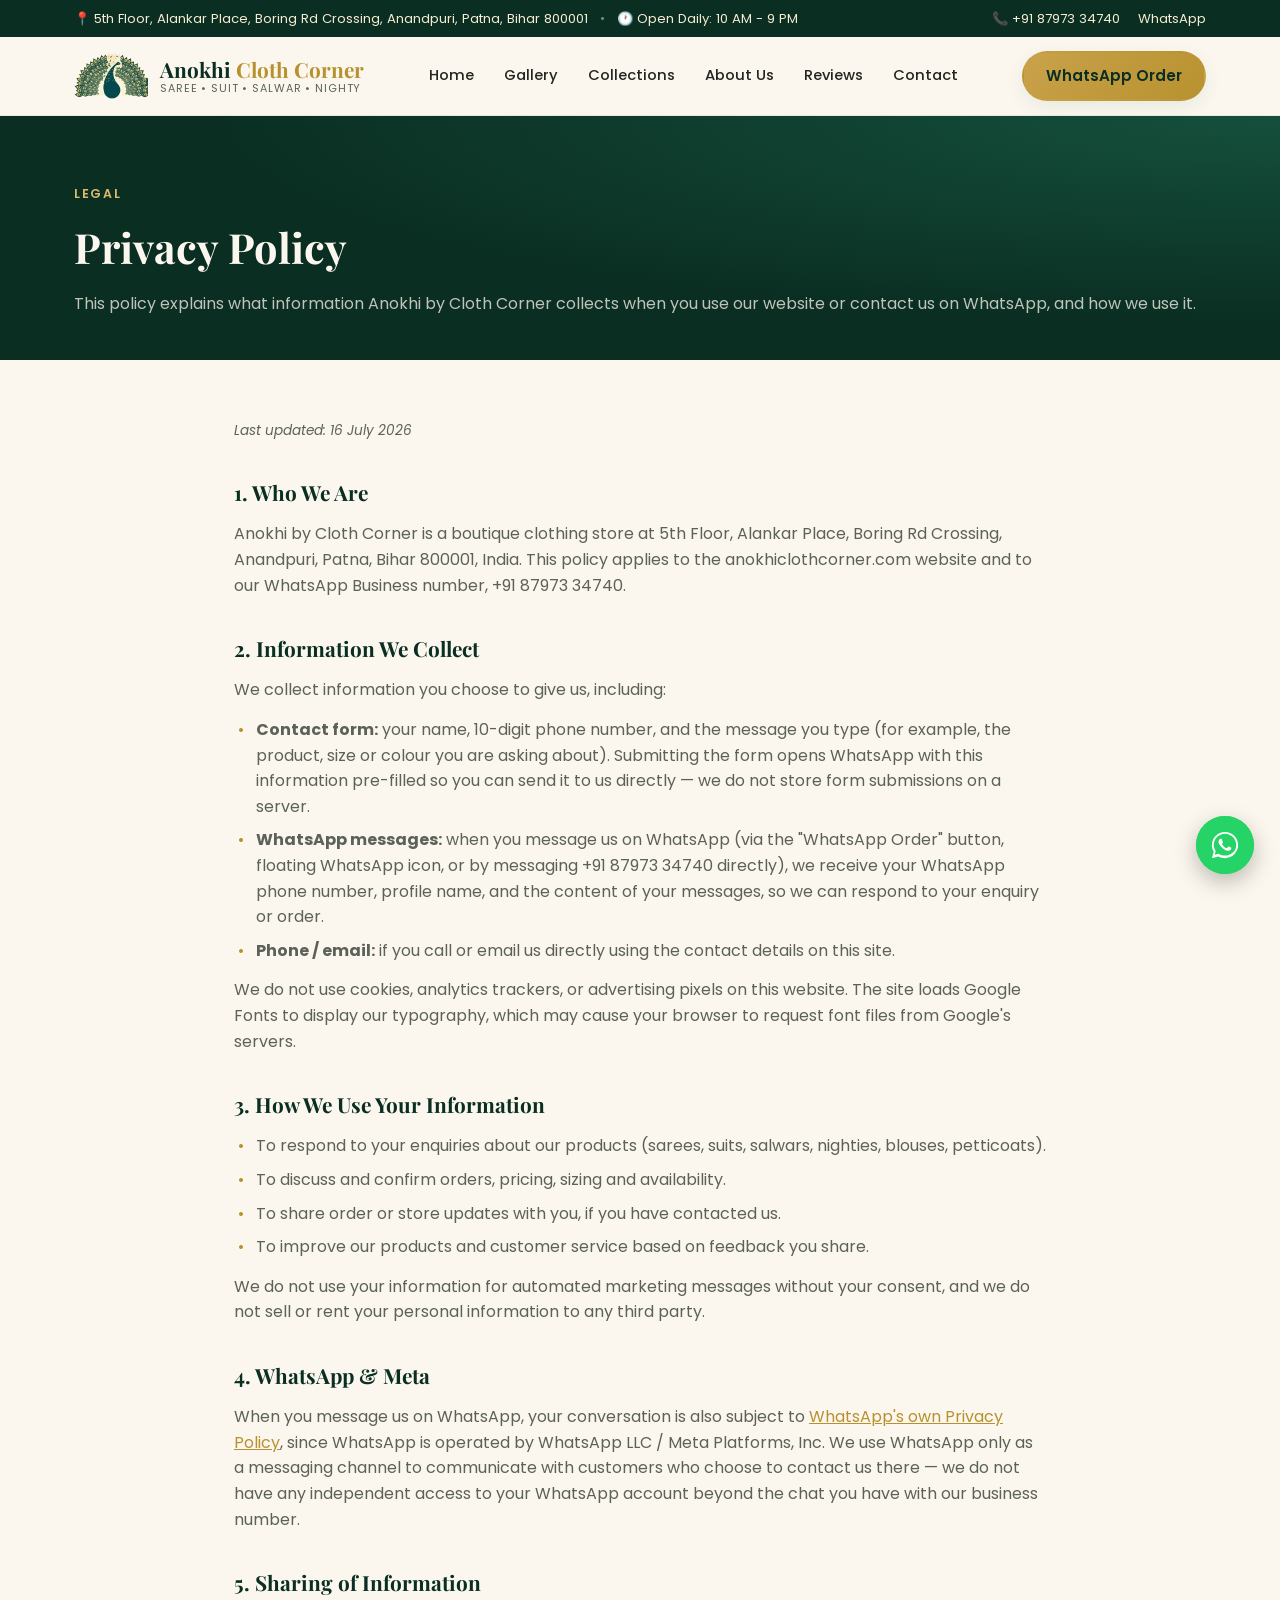
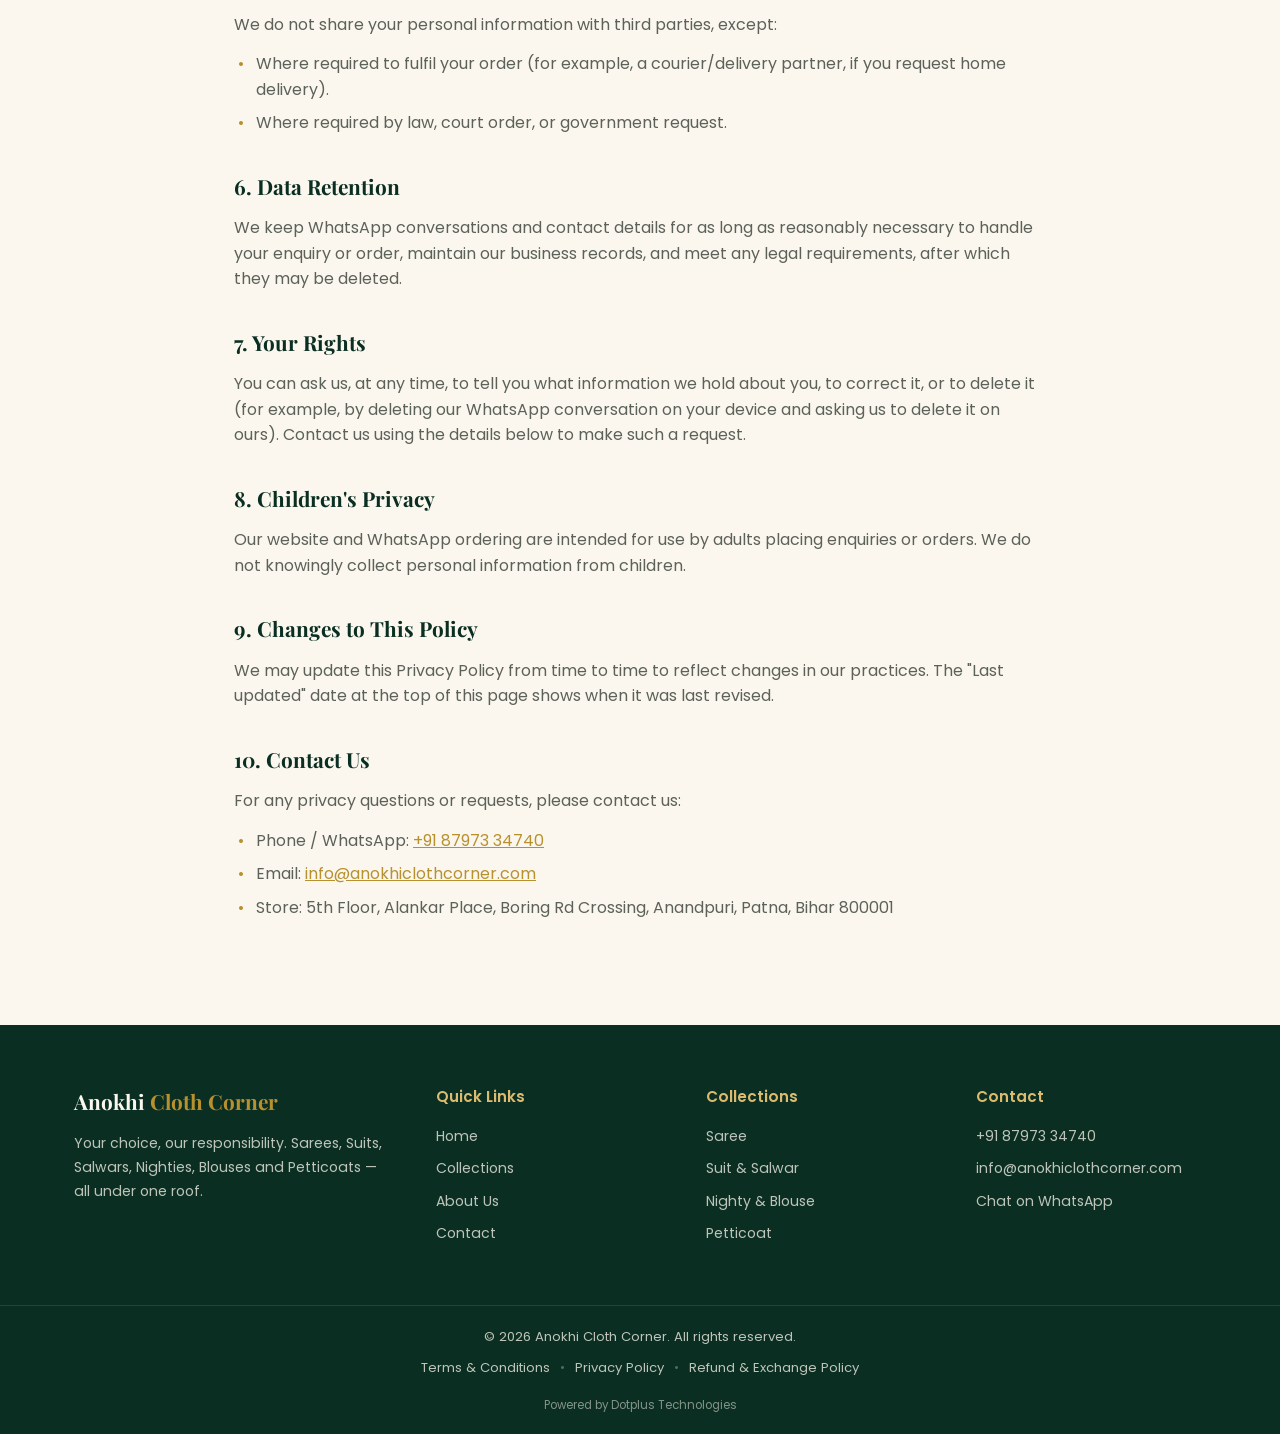
==== commit 0311e223: "Update footer: add Powered by Dotplus Technologies, remove photo credits" ====
--- a/privacy.html
+++ b/privacy.html
@@ -169,6 +169,7 @@
         <span class="sep">•</span>
         <a href="refund.html">Refund &amp; Exchange Policy</a>
       </nav>
+      <p class="powered-by">Powered by Dotplus Technologies</p>
     </div>
   </div>
 </footer>
--- a/css/style.css
+++ b/css/style.css
@@ -697,13 +697,11 @@
 .legal-links a { transition: color 0.2s; }
 .legal-links a:hover { color: var(--gold-400); }
 .legal-links .sep { opacity: 0.4; }
-.photo-credits {
+.powered-by {
   margin-top: 8px;
   font-size: 0.72rem;
   color: rgba(251,247,238,0.5);
 }
-.photo-credits a { text-decoration: underline; }
-.photo-credits a:hover { color: var(--gold-400); }
 
 /* ---------- Floating buttons ---------- */
 .whatsapp-float {
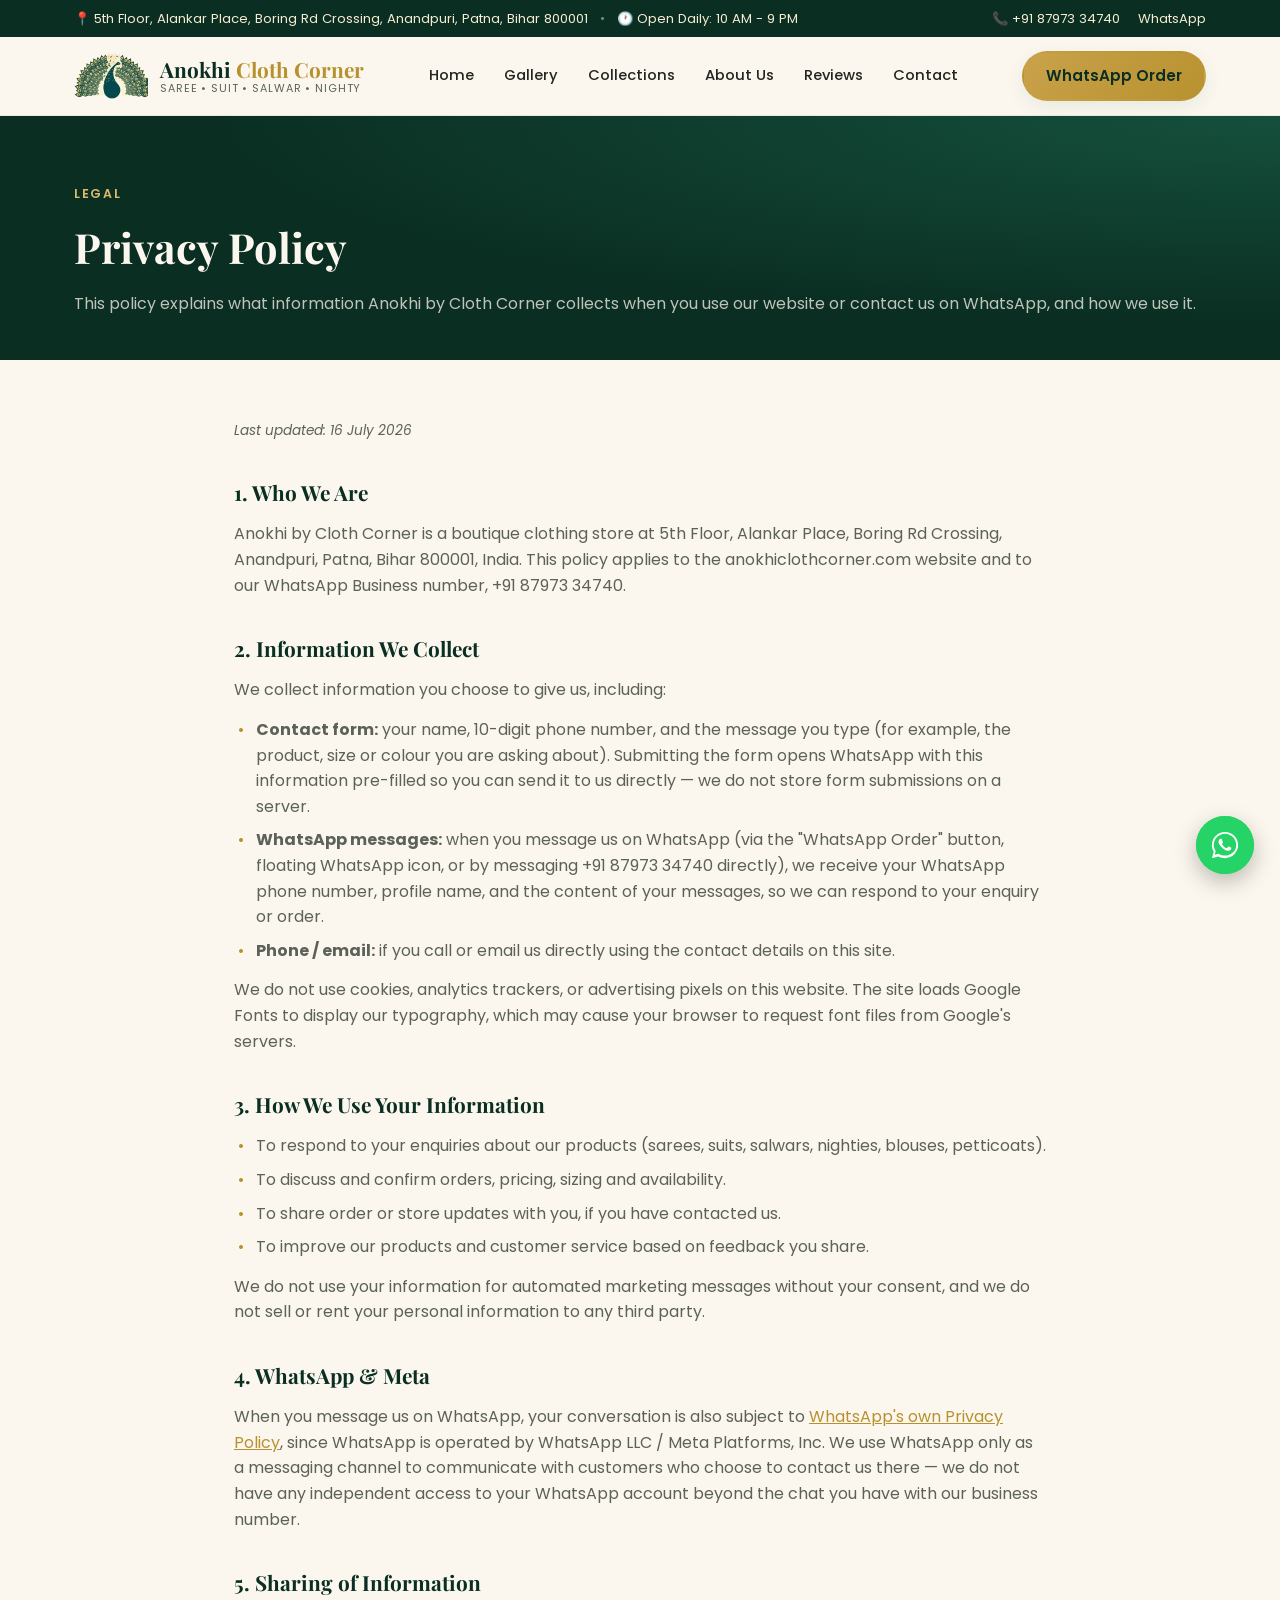
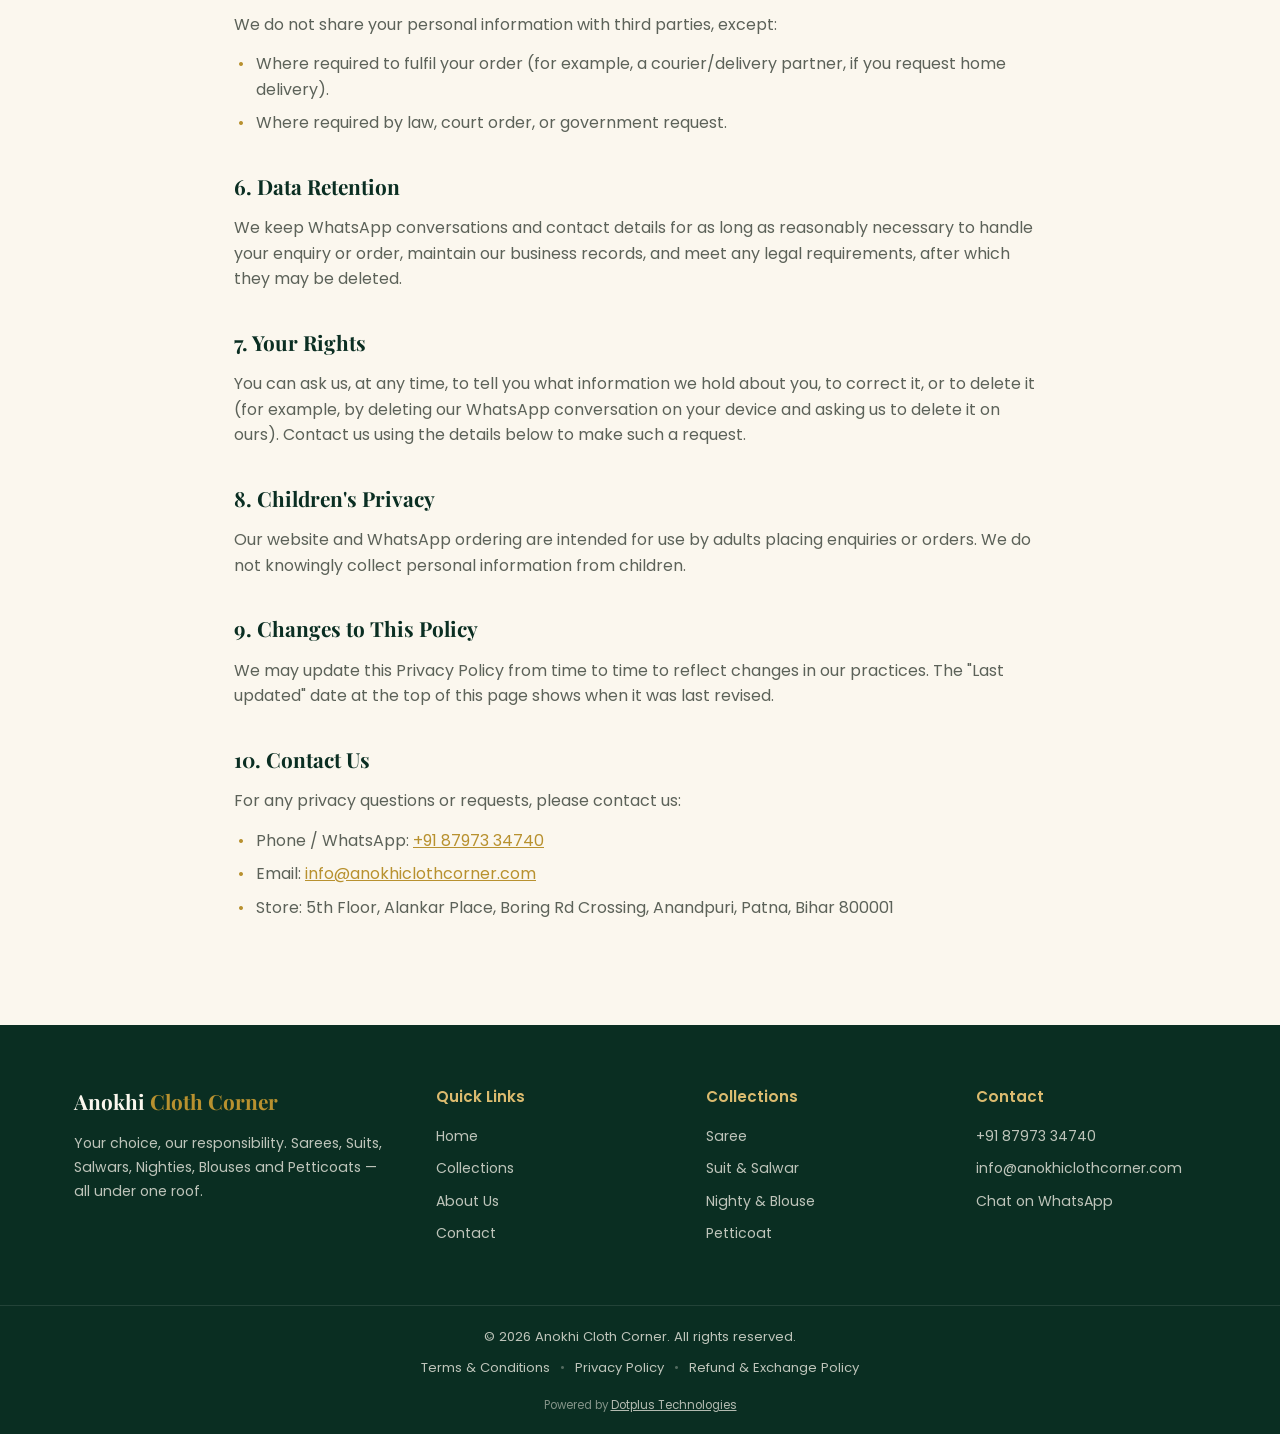
==== commit e5f685a1: "Link Powered by Dotplus Technologies to dotplus.in" ====
--- a/privacy.html
+++ b/privacy.html
@@ -169,7 +169,7 @@
         <span class="sep">•</span>
         <a href="refund.html">Refund &amp; Exchange Policy</a>
       </nav>
-      <p class="powered-by">Powered by Dotplus Technologies</p>
+      <p class="powered-by">Powered by <a href="https://dotplus.in" target="_blank" rel="noopener">Dotplus Technologies</a></p>
     </div>
   </div>
 </footer>
--- a/css/style.css
+++ b/css/style.css
@@ -702,6 +702,8 @@
   font-size: 0.72rem;
   color: rgba(251,247,238,0.5);
 }
+.powered-by a { color: rgba(251,247,238,0.7); text-decoration: underline; transition: color 0.2s; }
+.powered-by a:hover { color: var(--gold-400); }
 
 /* ---------- Floating buttons ---------- */
 .whatsapp-float {
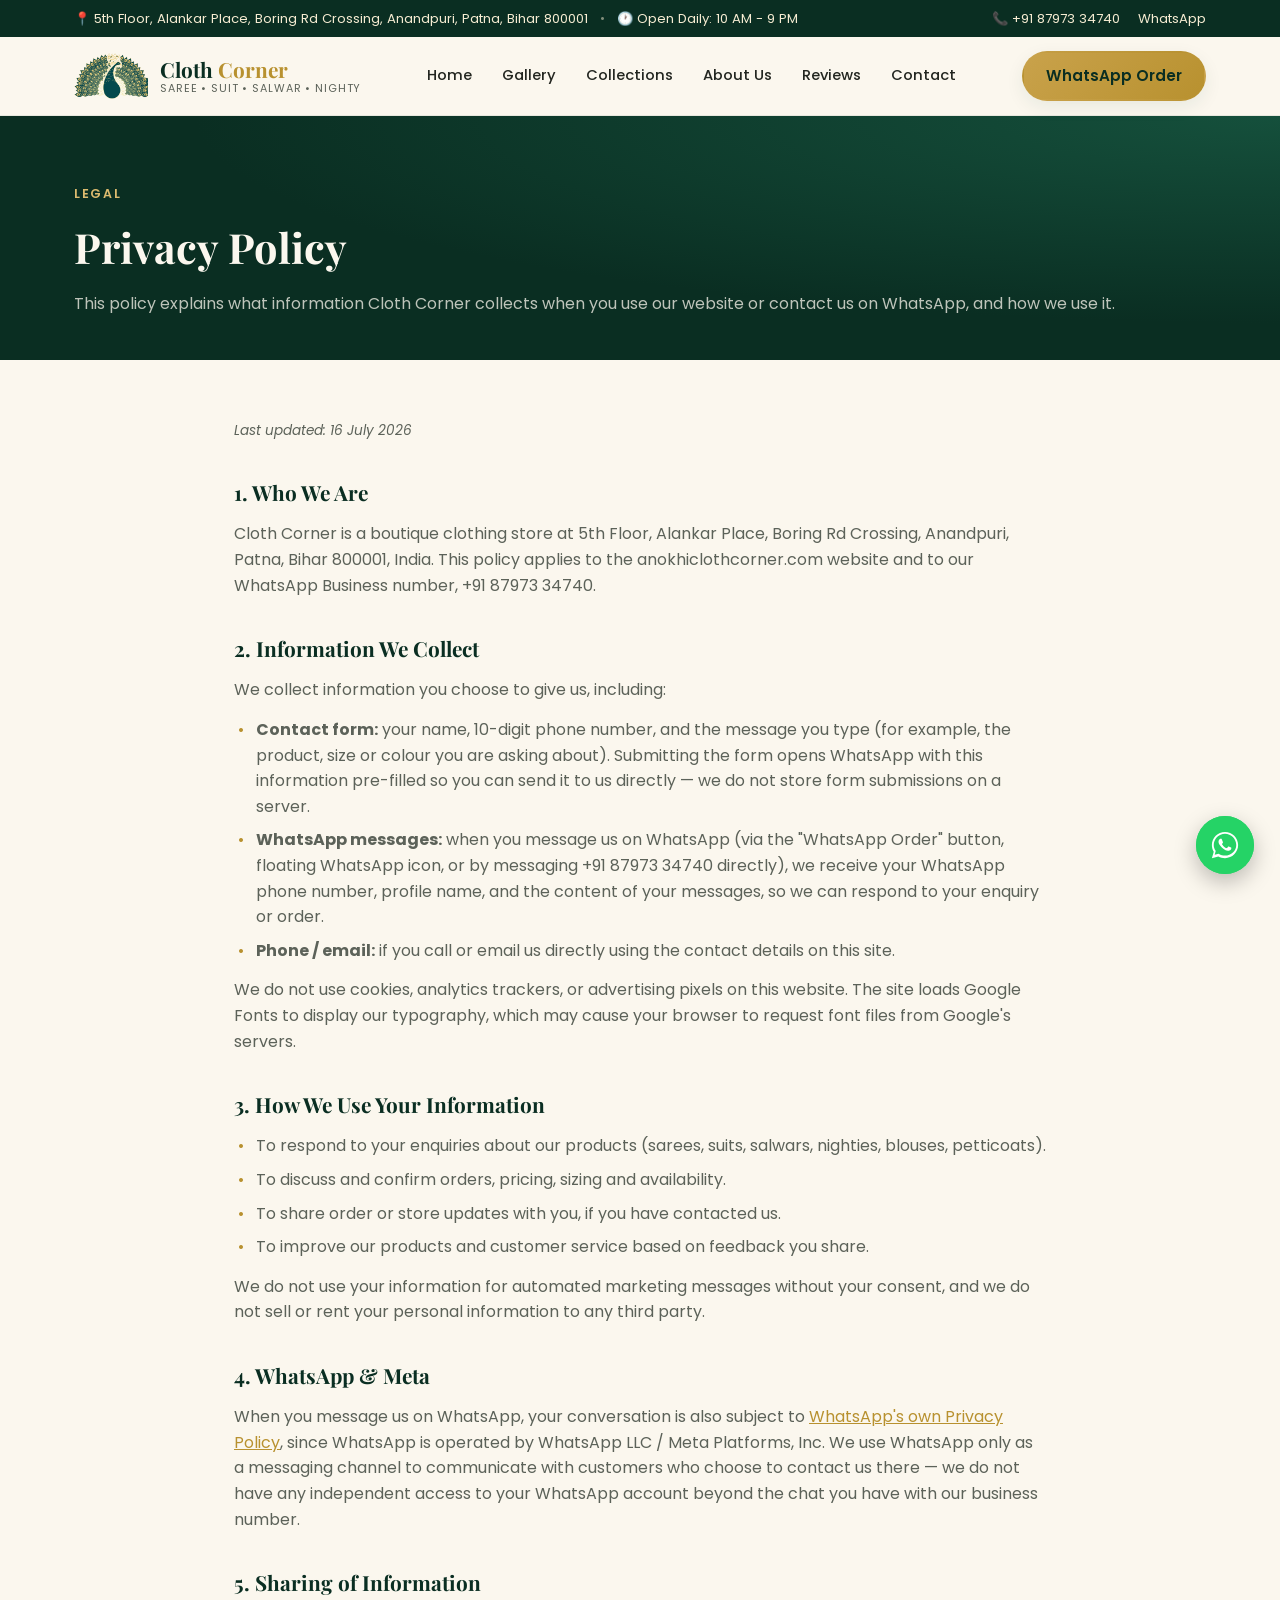
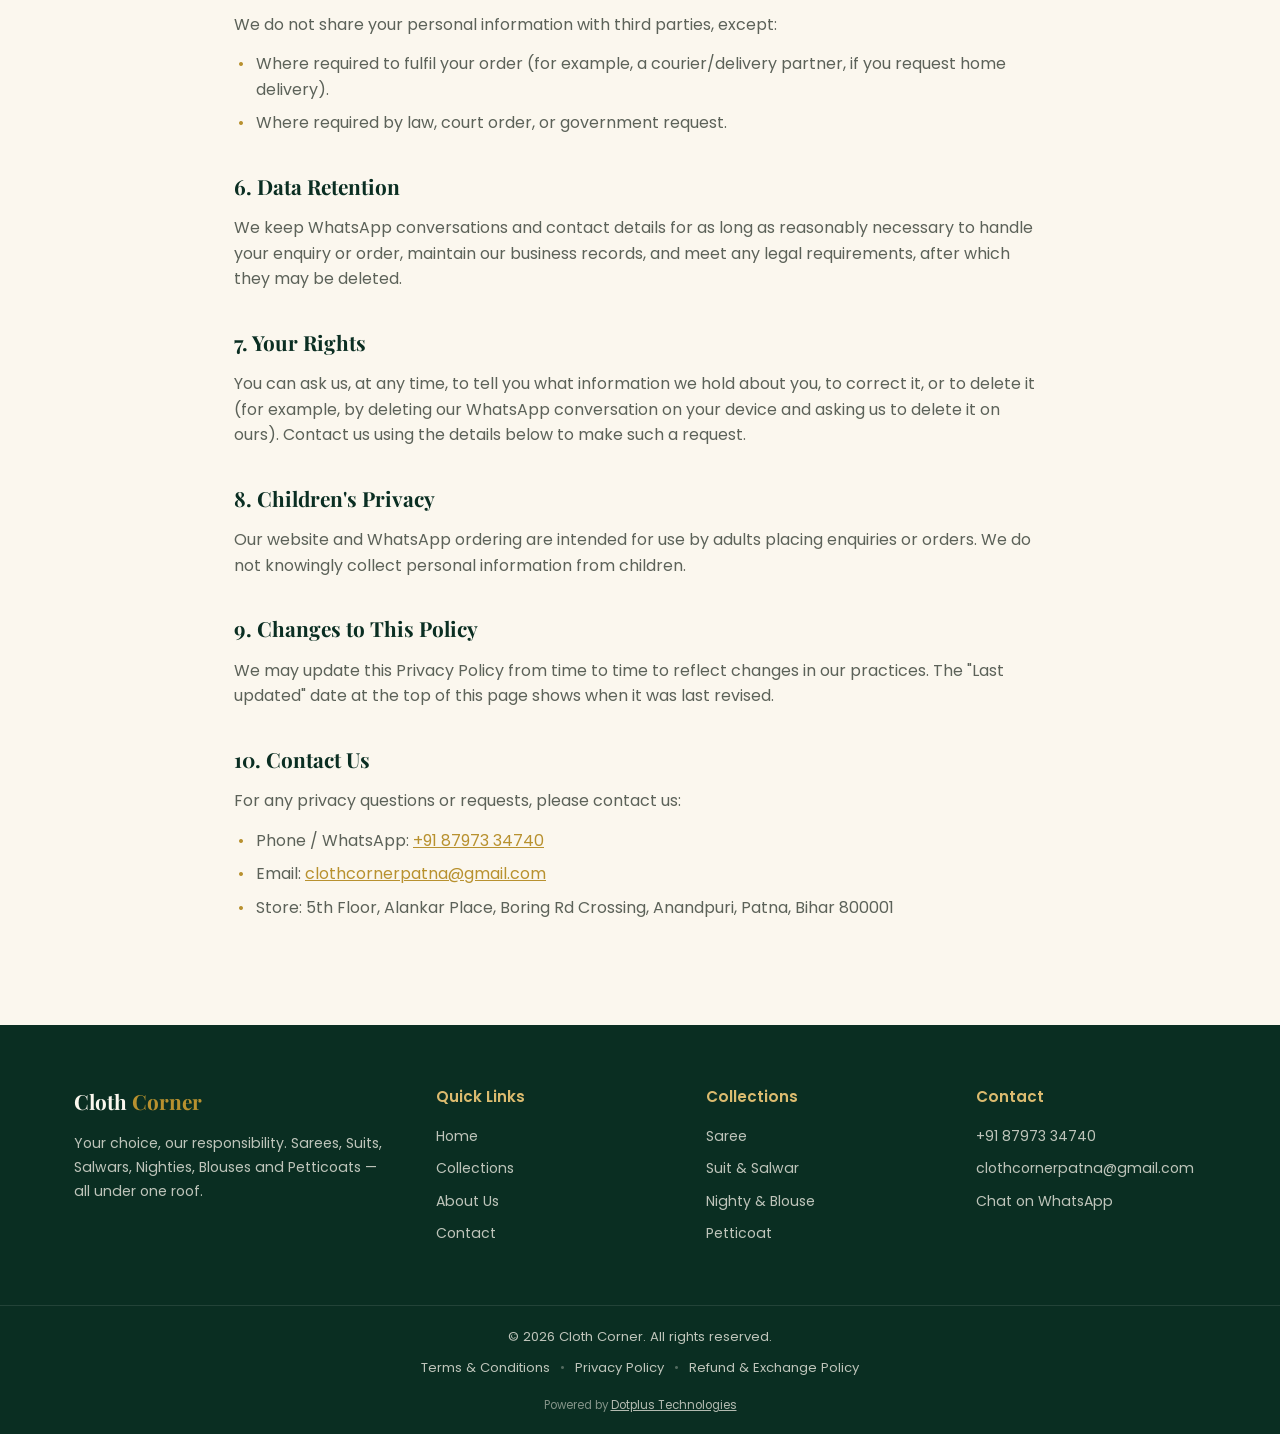
==== commit 8dd42d66: "23072026" ====
--- a/privacy.html
+++ b/privacy.html
@@ -3,8 +3,8 @@
 <head>
 <meta charset="UTF-8">
 <meta name="viewport" content="width=device-width, initial-scale=1.0">
-<title>Privacy Policy | Anokhi by Cloth Corner</title>
-<meta name="description" content="How Anokhi by Cloth Corner collects and uses your information via our website and WhatsApp, Patna.">
+<title>Privacy Policy | Cloth Corner</title>
+<meta name="description" content="How Cloth Corner collects and uses your information via our website and WhatsApp, Patna.">
 <meta name="theme-color" content="#0f3d2e">
 <meta name="robots" content="noindex">
 <link rel="preconnect" href="https://fonts.googleapis.com">
@@ -27,7 +27,7 @@
     </div>
     <div class="topbar-right">
       <a href="tel:+918797334740">📞 +91 87973 34740</a>
-      <a href="https://wa.me/918797334740?text=Hi%2C%20I%20would%20like%20information%20about%20Anokhi%20Cloth%20Corner%20products." target="_blank" rel="noopener">WhatsApp</a>
+      <a href="https://wa.me/918797334740?text=Hi%2C%20I%20would%20like%20information%20about%20Cloth%20Corner%20products." target="_blank" rel="noopener">WhatsApp</a>
     </div>
   </div>
 </div>
@@ -37,10 +37,10 @@
   <div class="container header-inner">
     <a href="index.html" class="brand">
       <span class="brand-mark">
-        <img src="img/logo-mark.png" width="258" height="160" alt="Anokhi by Cloth Corner peacock logo">
+        <img src="img/logo-mark.png" width="258" height="160" alt="Cloth Corner peacock logo">
       </span>
       <span class="brand-text">
-        <span class="brand-name">Anokhi <em>Cloth Corner</em></span>
+        <span class="brand-name">Cloth <em>Corner</em></span>
         <span class="brand-tag">Saree • Suit • Salwar • Nighty</span>
       </span>
     </a>
@@ -49,12 +49,12 @@
       <a href="index.html#home">Home</a>
       <a href="index.html#gallery">Gallery</a>
       <a href="index.html#collections">Collections</a>
-      <a href="index.html#about">About Us</a>
+      <a href="about.html">About Us</a>
       <a href="index.html#testimonials">Reviews</a>
       <a href="index.html#contact">Contact</a>
     </nav>
 
-    <a href="https://wa.me/918797334740?text=Hi%2C%20I%20would%20like%20information%20about%20Anokhi%20Cloth%20Corner%20products." target="_blank" rel="noopener" class="btn btn-primary header-cta">
+    <a href="https://wa.me/918797334740?text=Hi%2C%20I%20would%20like%20information%20about%20Cloth%20Corner%20products." target="_blank" rel="noopener" class="btn btn-primary header-cta">
       <span>WhatsApp Order</span>
     </a>
 
@@ -69,7 +69,7 @@
   <div class="container">
     <span class="eyebrow">Legal</span>
     <h1>Privacy Policy</h1>
-    <p>This policy explains what information Anokhi by Cloth Corner collects when you use our website or contact us on WhatsApp, and how we use it.</p>
+    <p>This policy explains what information Cloth Corner collects when you use our website or contact us on WhatsApp, and how we use it.</p>
   </div>
 </section>
 
@@ -79,7 +79,7 @@
     <p class="updated">Last updated: 16 July 2026</p>
 
     <h2>1. Who We Are</h2>
-    <p>Anokhi by Cloth Corner is a boutique clothing store at 5th Floor, Alankar Place, Boring Rd Crossing, Anandpuri, Patna, Bihar 800001, India. This policy applies to the anokhiclothcorner.com website and to our WhatsApp Business number, +91 87973 34740.</p>
+    <p>Cloth Corner is a boutique clothing store at 5th Floor, Alankar Place, Boring Rd Crossing, Anandpuri, Patna, Bihar 800001, India. This policy applies to the anokhiclothcorner.com website and to our WhatsApp Business number, +91 87973 34740.</p>
 
     <h2>2. Information We Collect</h2>
     <p>We collect information you choose to give us, including:</p>
@@ -125,7 +125,7 @@
     <p>For any privacy questions or requests, please contact us:</p>
     <ul>
       <li>Phone / WhatsApp: <a href="tel:+918797334740">+91 87973 34740</a></li>
-      <li>Email: <a href="mailto:info@anokhiclothcorner.com">info@anokhiclothcorner.com</a></li>
+      <li>Email: <a href="mailto:clothcornerpatna@gmail.com">clothcornerpatna@gmail.com</a></li>
       <li>Store: 5th Floor, Alankar Place, Boring Rd Crossing, Anandpuri, Patna, Bihar 800001</li>
     </ul>
   </div>
@@ -135,14 +135,14 @@
 <footer class="site-footer">
   <div class="container footer-inner">
     <div class="footer-brand">
-      <span class="brand-name light">Anokhi <em>Cloth Corner</em></span>
+      <span class="brand-name light">Cloth <em>Corner</em></span>
       <p>Your choice, our responsibility. Sarees, Suits, Salwars, Nighties, Blouses and Petticoats — all under one roof.</p>
     </div>
     <div class="footer-links">
       <h4>Quick Links</h4>
       <a href="index.html#home">Home</a>
       <a href="index.html#collections">Collections</a>
-      <a href="index.html#about">About Us</a>
+      <a href="about.html">About Us</a>
       <a href="index.html#contact">Contact</a>
     </div>
     <div class="footer-links">
@@ -155,13 +155,13 @@
     <div class="footer-links">
       <h4>Contact</h4>
       <a href="tel:+918797334740">+91 87973 34740</a>
-      <a href="mailto:info@anokhiclothcorner.com">info@anokhiclothcorner.com</a>
-      <a href="https://wa.me/918797334740?text=Hi%2C%20I%20would%20like%20information%20about%20Anokhi%20Cloth%20Corner%20products." target="_blank" rel="noopener">Chat on WhatsApp</a>
+      <a href="mailto:clothcornerpatna@gmail.com">clothcornerpatna@gmail.com</a>
+      <a href="https://wa.me/918797334740?text=Hi%2C%20I%20would%20like%20information%20about%20Cloth%20Corner%20products." target="_blank" rel="noopener">Chat on WhatsApp</a>
     </div>
   </div>
   <div class="footer-bottom">
     <div class="container footer-bottom-inner">
-      <p>© <span id="year"></span> Anokhi Cloth Corner. All rights reserved.</p>
+      <p>© <span id="year"></span> Cloth Corner. All rights reserved.</p>
       <nav class="legal-links" aria-label="Legal">
         <a href="terms.html">Terms &amp; Conditions</a>
         <span class="sep">•</span>
@@ -174,7 +174,7 @@
   </div>
 </footer>
 
-<a href="https://wa.me/918797334740?text=Hi%2C%20I%20would%20like%20information%20about%20Anokhi%20Cloth%20Corner%20products." target="_blank" rel="noopener" class="whatsapp-float" aria-label="Chat on WhatsApp">
+<a href="https://wa.me/918797334740?text=Hi%2C%20I%20would%20like%20information%20about%20Cloth%20Corner%20products." target="_blank" rel="noopener" class="whatsapp-float" aria-label="Chat on WhatsApp">
   <svg viewBox="0 0 32 32" width="30" height="30"><path fill="#fff" d="M16 2C8.3 2 2 8.3 2 16c0 2.6.7 5.1 2 7.3L2 30l6.9-1.8c2.1 1.2 4.5 1.8 7.1 1.8 7.7 0 14-6.3 14-14S23.7 2 16 2zm0 25.3c-2.3 0-4.5-.6-6.4-1.8l-.5-.3-4.1 1.1 1.1-4-.3-.5C4.6 20 4 18 4 16 4 9.4 9.4 4 16 4s12 5.4 12 12-5.4 11.3-12 11.3zm6.4-8.5c-.3-.2-2-1-2.3-1.1-.3-.1-.5-.2-.8.2-.2.3-.9 1.1-1.1 1.3-.2.2-.4.2-.8.1-.3-.2-1.4-.5-2.7-1.7-1-.9-1.7-2-1.9-2.3-.2-.3 0-.5.1-.7.2-.2.4-.4.6-.6.2-.2.2-.4.3-.6.1-.2.1-.5 0-.7-.1-.2-.8-2-1.1-2.7-.3-.7-.6-.6-.8-.6h-.7c-.2 0-.6.1-.9.4-.3.3-1.2 1.1-1.2 2.8s1.2 3.3 1.4 3.5c.2.2 2.4 3.6 5.7 5.1.8.3 1.4.6 1.9.7.8.3 1.5.2 2.1.1.6-.1 2-.8 2.3-1.6.3-.8.3-1.4.2-1.6-.1-.1-.3-.2-.6-.4z"/></svg>
 </a>
 
